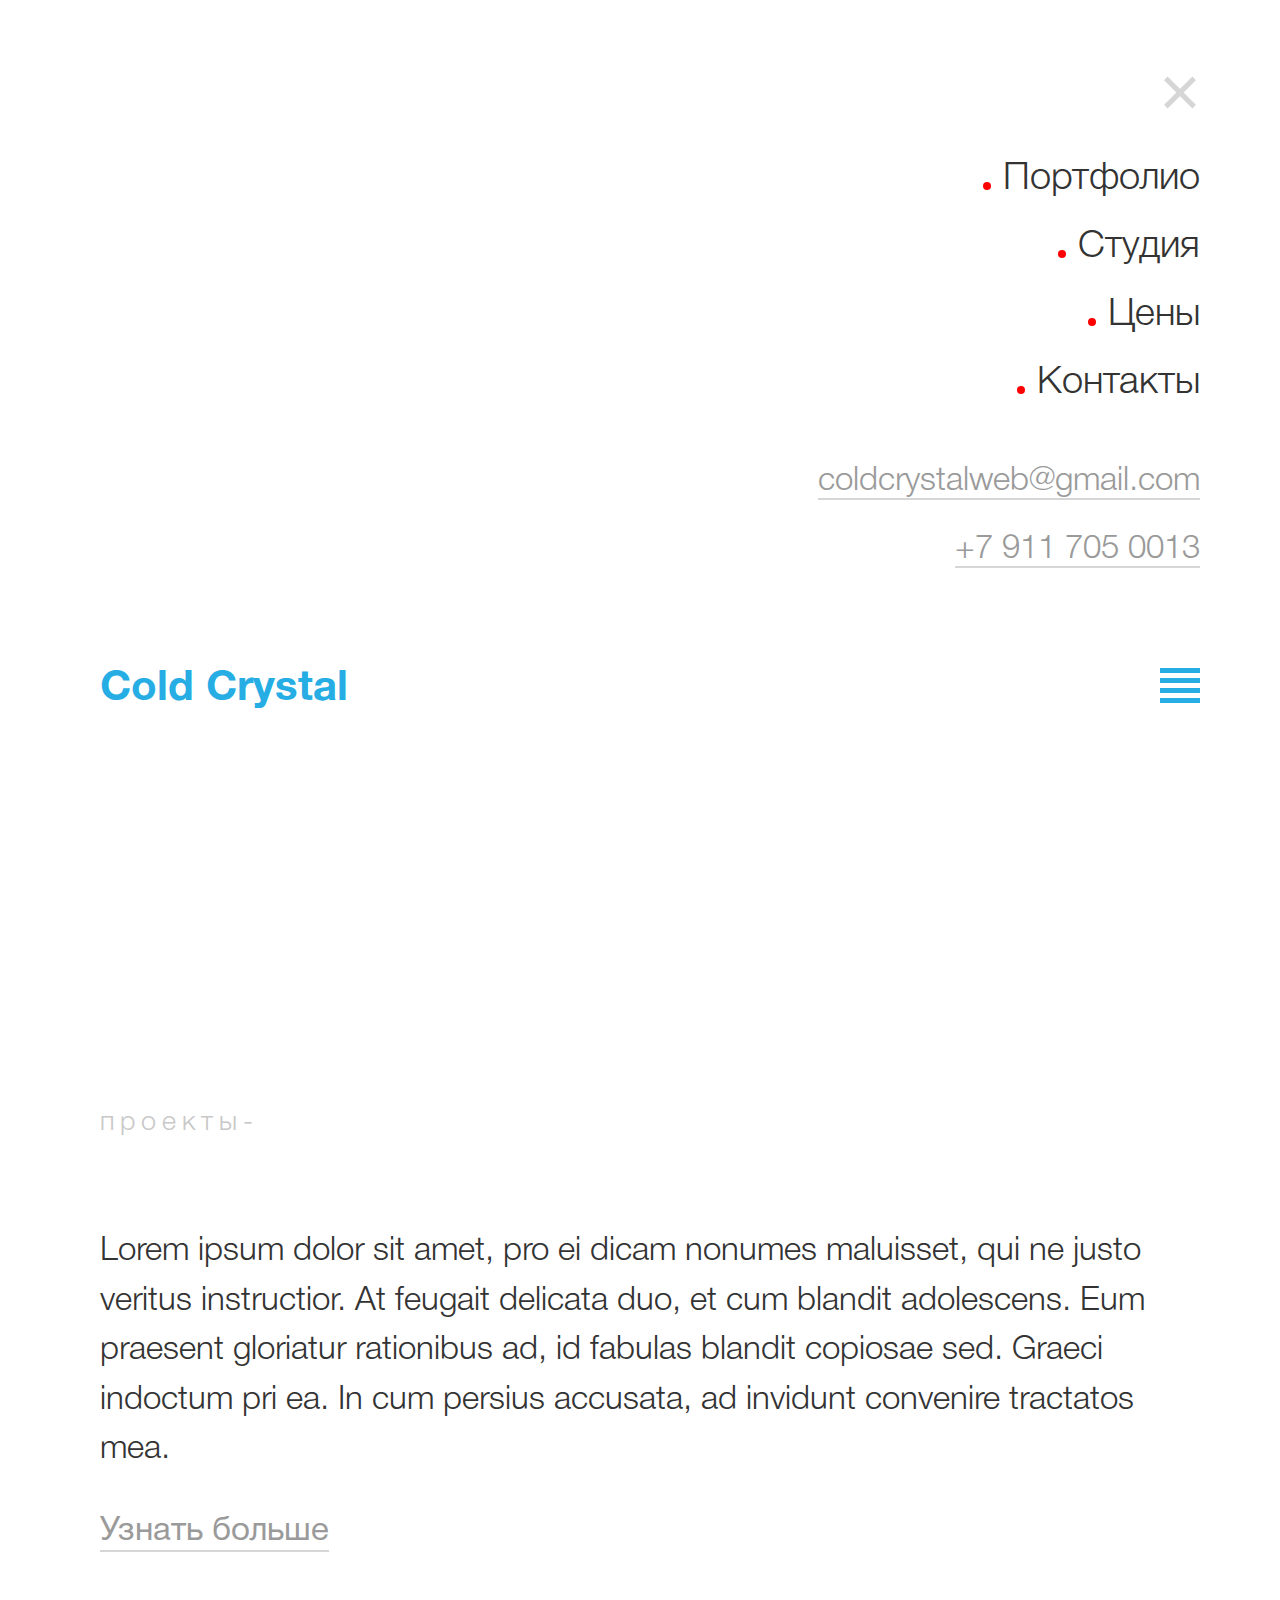
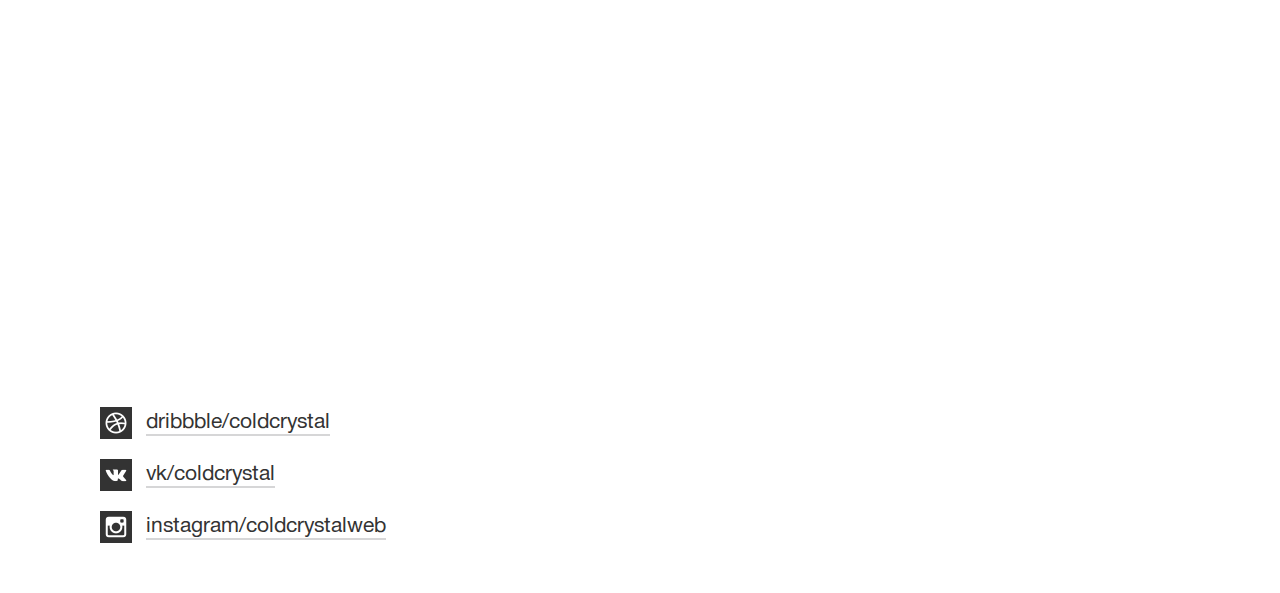
==== index.html @ 021a1d3b "early bird" ====
<!DOCTYPE html>
<html lang="ru">
<head>
    <meta charset="UTF-8">
    <title>Cold Crystal</title>
    <link rel="stylesheet" href="assets/css/style.css">
    <script src="assets/js/jquery-2.1.4.min.js"></script>
    <script src="assets/js/script.js"></script>
</head>
<body>

<!-- ============================================================ -->
                        <!-- MENU -->
<!-- ============================================================ -->
<div class="l-container">
    <nav class="menu" role="navigation">
        <div class="menu__close-btn">
            <div class="menu__line menu__line--left"></div>
            <div class="menu__line menu__line--right"></div>
        </div>
        <ul class="menu__list" role="menu">
            <li class="menu__item">
                <a class="menu__link"  href="#">
                    <div class="menu__dot"></div>
                   Портфолио 
                </a>
            </li>
            <li class="menu__item">
                <a class="menu__link"  href="#">
                    <div class="menu__dot"></div>
                    Студия
                </a>
            </li>
            <li class="menu__item">
                <a class="menu__link"  href="#">
                    <div class="menu__dot"></div>
                    Цены
                </a>
            </li>
            <li class="menu__item">
                <a class="menu__link"  href="#">
                    <div class="menu__dot"></div>
                    Контакты
                </a>
            </li>
            <li class="menu__item menu__item--contact menu__item--email">
                <a class="menu__link menu__link--contact" 
                    href="mailto:coldcrystalweb@gmail.com">
                    coldcrystalweb@gmail.com
                </a>
            </li>
            <li class="menu__item menu__item--contact">
                <a class="menu__link menu__link--contact" href="tel:+79117050013">
                    +7 911 705 0013
                </a>
            </li>
        </ul>
    </nav>
</div>
<!-- ============================================================ -->
                        <!-- END MENU -->
<!-- ============================================================ -->
<!-- ============================================================ -->
                        <!-- HEADER -->
<!-- ============================================================ -->
    <div class="header">
        <div class="l-container">
            <div class="l-left">
                <div class="header__logo header__logo--portfolio">Cold Crystal</div>
            </div>
            <div class="l-right">
                <div class="header__menu-btn">
                    <div class="header__line header__line--portfolio"></div>
                    <div class="header__line header__line--portfolio"></div>
                    <div class="header__line header__line--portfolio"></div>
                    <div class="header__line header__line--portfolio"></div>
                </div>
            </div>
        </div>
    </div>
<!-- ============================================================ -->
                        <!-- END HEADER -->
<!-- ============================================================ -->
<!-- ============================================================ -->
                        <!-- DESCRIPTION -->
<!-- ============================================================ -->
<div class="description">
    <div class="l-container">
        <div class="description__header">проекты-</div>
        <div class="description__body">
           Lorem ipsum dolor sit amet, pro ei dicam nonumes maluisset, qui ne
           justo veritus instructior. At feugait delicata duo, et cum blandit
           adolescens. Eum praesent gloriatur rationibus ad, id fabulas blandit
           copiosae sed. Graeci indoctum pri ea. In cum persius accusata, ad
           invidunt convenire tractatos mea. 
        </div>
        <a class="description__link" href="studio.html">Узнать больше</a>
    </div>
</div>
<!-- ============================================================ -->
                        <!-- END DESCRIPTION -->
<!-- ============================================================ -->
<!-- ============================================================ -->
                        <!-- GRID -->
<!-- ============================================================ -->
<div class="grid">
    <div class="l-container">
        <div class="grid__item grid__12">
            <img src="http://placehold.it/1100x400" alt="" class="grid__image"></div>
        <div class="grid__item grid__item--left grid__8">
            <img src="http://placehold.it/800x400" alt="" class="grid__image">
        </div>
        <div class="grid__item grid__item--right grid__4">
            <img src="http://placehold.it/375x400" alt="" class="grid__image">
        </div>
    </div>
</div>
<!-- ============================================================ -->
                        <!-- END GRID -->
<!-- ============================================================ -->
<!-- ============================================================ -->
                        <!-- FOOTER -->
<!-- ============================================================ -->
    <div class="footer">
        <div class="l-container">
            <div class="l-left">
                <div class="footer__social-line footer__social-line--dribbble">
                    <img class="footer__social-img" src="assets/img/dribbble.png"
                    alt="dribbble">
                    <a class="footer__social-link " 
                        href="https://dribbble.com/coldcrystal">
                        dribbble/coldcrystal
                    </a>
                </div>
                <div class="footer__social-line footer__social-line--vk">
                    <img class="footer__social-img" src="assets/img/vk.png" alt="vk">
                    <a class="footer__social-link" 
                        href="https://vk.com/coldcrystal">
                        vk/coldcrystal 
                    </a>
                </div>
                <div class="footer__social-line footer__social-line--instagram">
                    <img class="footer__social-img" src="assets/img/instagram.png"
                    alt="instagram">
                    <a class="footer__social-link" 
                        href="https://www.instagram.com/coldcrystalweb/">
                        instagram/coldcrystalweb 
                    </a>
                </div>
            </div>
            <div class="l-right"></div>
        </div>
    </div>    
<!-- ============================================================ -->
                        <!-- END FOOTER -->
<!-- ============================================================ -->

</body>
</html>
---- assets/css/style.css ----
/* line 5, ../../../../../../../../../Ruby22-x64/lib/ruby/gems/2.2.0/gems/compass-core-1.0.3/stylesheets/compass/reset/_utilities.scss */
html, body, div, span, applet, object, iframe,
h1, h2, h3, h4, h5, h6, p, blockquote, pre,
a, abbr, acronym, address, big, cite, code,
del, dfn, em, img, ins, kbd, q, s, samp,
small, strike, strong, sub, sup, tt, var,
b, u, i, center,
dl, dt, dd, ol, ul, li,
fieldset, form, label, legend,
table, caption, tbody, tfoot, thead, tr, th, td,
article, aside, canvas, details, embed,
figure, figcaption, footer, header, hgroup,
menu, nav, output, ruby, section, summary,
time, mark, audio, video {
  margin: 0;
  padding: 0;
  border: 0;
  font: inherit;
  font-size: 100%;
  vertical-align: baseline;
}

/* line 22, ../../../../../../../../../Ruby22-x64/lib/ruby/gems/2.2.0/gems/compass-core-1.0.3/stylesheets/compass/reset/_utilities.scss */
html {
  line-height: 1;
}

/* line 24, ../../../../../../../../../Ruby22-x64/lib/ruby/gems/2.2.0/gems/compass-core-1.0.3/stylesheets/compass/reset/_utilities.scss */
ol, ul {
  list-style: none;
}

/* line 26, ../../../../../../../../../Ruby22-x64/lib/ruby/gems/2.2.0/gems/compass-core-1.0.3/stylesheets/compass/reset/_utilities.scss */
table {
  border-collapse: collapse;
  border-spacing: 0;
}

/* line 28, ../../../../../../../../../Ruby22-x64/lib/ruby/gems/2.2.0/gems/compass-core-1.0.3/stylesheets/compass/reset/_utilities.scss */
caption, th, td {
  text-align: left;
  font-weight: normal;
  vertical-align: middle;
}

/* line 30, ../../../../../../../../../Ruby22-x64/lib/ruby/gems/2.2.0/gems/compass-core-1.0.3/stylesheets/compass/reset/_utilities.scss */
q, blockquote {
  quotes: none;
}
/* line 103, ../../../../../../../../../Ruby22-x64/lib/ruby/gems/2.2.0/gems/compass-core-1.0.3/stylesheets/compass/reset/_utilities.scss */
q:before, q:after, blockquote:before, blockquote:after {
  content: "";
  content: none;
}

/* line 32, ../../../../../../../../../Ruby22-x64/lib/ruby/gems/2.2.0/gems/compass-core-1.0.3/stylesheets/compass/reset/_utilities.scss */
a img {
  border: none;
}

/* line 116, ../../../../../../../../../Ruby22-x64/lib/ruby/gems/2.2.0/gems/compass-core-1.0.3/stylesheets/compass/reset/_utilities.scss */
article, aside, details, figcaption, figure, footer, header, hgroup, main, menu, nav, section, summary {
  display: block;
}

/* line 2, ../sass/_layout.scss */
.l-container {
  margin: 0 auto;
  width: 1300px;
  padding: 0 100px;
  box-sizing: border-box;
}
/* line 7, ../sass/_layout.scss */
.l-container--justify:after {
  display: inline-block;
  width: 100%;
  content: '';
}

/* line 13, ../sass/_layout.scss */
.l-left {
  float: left;
}

/* line 16, ../sass/_layout.scss */
.l-right {
  float: right;
}

@font-face {
  font-family: "HelveticaNeueCyr-Light";
  src: url('../fonts/HelveticaNeueCyr-Light.otf?1371298208') format('opentype');
}
@font-face {
  font-family: "HelveticaNeueCyr-Roman";
  src: url('../fonts/HelveticaNeueCyr-Roman.otf?1371298208') format('opentype');
}
@font-face {
  font-family: "HelveticaNeueCyr-Bold";
  src: url('../fonts/HelveticaNeueCyr-Bold.otf?1371298208') format('opentype');
}
/* line 1, ../sass/_header.scss */
.header {
  padding-top: 70px;
  padding-bottom: 400px;
  overflow: hidden;
}
/* line 5, ../sass/_header.scss */
.header__logo {
  font-family: HelveticaNeueCyr-Bold, sans-serif;
  font-size: 42px;
}
/* line 8, ../sass/_header.scss */
.header__logo--portfolio {
  color: #26ade4;
}
/* line 9, ../sass/_header.scss */
.header__logo--studio {
  color: #4ecdc4;
}
/* line 10, ../sass/_header.scss */
.header__logo--price {
  color: #c32361;
}
/* line 11, ../sass/_header.scss */
.header__logo--contacts {
  color: #d1e751;
}
/* line 14, ../sass/_header.scss */
.header__line {
  height: 5px;
  width: 40px;
  margin-bottom: 5px;
}
/* line 18, ../sass/_header.scss */
.header__line--portfolio {
  background: #26ade4;
}
/* line 19, ../sass/_header.scss */
.header__line--studio {
  background: #4ecdc4;
}
/* line 20, ../sass/_header.scss */
.header__line--price {
  background: #c32361;
}
/* line 21, ../sass/_header.scss */
.header__line--contacts {
  background: #d1e751;
}

/* line 2, ../sass/_menu.scss */
.menu {
  /* transition: padding 0.2s ease-out 0s; */
  /* display: none; */
  padding-top: 70px;
  /* padding: 70px 100px 100px; */
  /* width: 100%; */
  /* height: 100%; */
  /* max-width: 1300px; */
  background: #FFF none repeat scroll 0% 0%;
  /* position: fixed; */
  z-index: 1000;
  overflow: hidden;
  top: 0px;
  left: 0px;
}
/* line 17, ../sass/_menu.scss */
.menu__close-btn {
  cursor: pointer;
  width: 40px;
  height: 40px;
  float: right;
  position: relative;
  clear: both;
  vertical-align: middle;
}
/* line 26, ../sass/_menu.scss */
.menu__line {
  width: 40px;
  height: 5px;
  position: absolute;
  top: 20px;
  left: 20px;
  margin-left: -20px;
  background: #D6D6D7 none repeat scroll 0% 0%;
}
/* line 34, ../sass/_menu.scss */
.menu__line--left {
  transform: rotate(45deg);
}
/* line 37, ../sass/_menu.scss */
.menu__line--right {
  transform: rotate(-45deg);
}
/* line 41, ../sass/_menu.scss */
.menu__list {
  padding-top: 50px;
  text-align: right;
  float: right;
  clear: right;
}
/* line 47, ../sass/_menu.scss */
.menu__item {
  /* font-size: 3.8rem; */
  /* line-height: 3.8rem; */
  /* opacity: 0; */
  /* transform: translate(160px, 0px); */
  margin-bottom: 30px;
}
/* line 53, ../sass/_menu.scss */
.menu__item--email {
  padding-top: 30px;
}
/* line 57, ../sass/_menu.scss */
.menu__link {
  text-decoration: none;
  font-size: 38px;
  line-height: 38px;
  font-family: HelveticaNeueCyr-Light,sans-serif;
  color: #333333;
  position: relative;
}
/* line 64, ../sass/_menu.scss */
.menu__link--contact {
  margin-bottom: 35px;
  padding-bottom: 2px;
  font-size: 33px;
  color: #9a9a9a;
  border-bottom: 2px solid #D6D6D7;
  transition: all 0.4s cubic-bezier(0.19, 1, 0.22, 1) 0s;
}
/* line 71, ../sass/_menu.scss */
.menu__link--contact:hover {
  border-color: #4DBCE9;
}
/* line 76, ../sass/_menu.scss */
.menu__dot {
  border-radius: 100%;
  background-clip: padding-box;
  width: 8px;
  height: 8px;
  position: absolute;
  left: -20px;
  top: 20px;
  background-color: red;
}

/* line 1, ../sass/_footer.scss */
.footer {
  margin-top: 200px;
  padding-bottom: 40px;
  overflow: hidden;
}
/* line 5, ../sass/_footer.scss */
.footer__social-line {
  padding: 10px 0;
}
/* line 8, ../sass/_footer.scss */
.footer__social-img {
  width: 32px;
  vertical-align: middle;
  margin-right: 10px;
}
/* line 13, ../sass/_footer.scss */
.footer__social-link {
  vertical-align: middle;
  padding-bottom: 2px;
  text-decoration: none;
  color: #333333;
  font-size: 21px;
  border-bottom: 2px solid #D6D6D7;
  transition: all 0.4s cubic-bezier(0.19, 1, 0.22, 1) 0s;
  /* &--dribbble:hover {border-color: $dribble-color;} */
  /* &--vk:hover { border-color: $vk-color; } */
  /* &--instagram:hover {border-color: $instagram-color;} */
}

/* line 1, ../sass/_description.scss */
.description {
  padding-bottom: 110px;
}
/* line 3, ../sass/_description.scss */
.description--nopadding {
  padding-bottom: 0;
}
/* line 7, ../sass/_description.scss */
.description__header {
  letter-spacing: 6px;
  font-size: 27px;
  color: #c8c8c8;
  font-family: HelveticaNeueCyr-Light, sans-serif;
  margin-bottom: 90px;
}
/* line 14, ../sass/_description.scss */
.description__name {
  color: #333333;
  font-family: HelveticaNeueCyr-Bold, sans-serif;
  font-size: 27px;
  margin-bottom: 80px;
}
/* line 21, ../sass/_description.scss */
.description__body {
  padding-bottom: 40px;
  font-size: 33px;
  line-height: 150%;
  font-family: HelveticaNeueCyr-Light, sans-serif;
}
/* line 26, ../sass/_description.scss */
.description__body--width900 {
  width: 900px;
}
/* line 29, ../sass/_description.scss */
.description__body--padding-right-100 {
  padding-right: 100px;
}
/* line 33, ../sass/_description.scss */
.description__partners-container {
  vertical-align: top;
  display: inline-block;
  width: 50%;
}
/* line 39, ../sass/_description.scss */
.description__link {
  display: inline-block;
  margin-bottom: 35px;
  padding-bottom: 2px;
  font-size: 33px;
  color: #9a9a9a;
  text-decoration: none;
  border-bottom: 2px solid #D6D6D7;
  transition: all 0.4s cubic-bezier(0.19, 1, 0.22, 1) 0s;
}
/* line 48, ../sass/_description.scss */
.description__link:hover {
  border-color: #4DBCE9;
}

/* line 1, ../sass/_grid.scss */
.grid {
  overflow: hidden;
  font-size: 0;
}
/* line 4, ../sass/_grid.scss */
.grid__12 {
  width: 100%;
}
/* line 7, ../sass/_grid.scss */
.grid__7 {
  width: 58.3333%;
}
/* line 10, ../sass/_grid.scss */
.grid__8 {
  width: 66.6667%;
}
/* line 13, ../sass/_grid.scss */
.grid__5 {
  width: 41.6666%;
}
/* line 16, ../sass/_grid.scss */
.grid__4 {
  width: 33.3333%;
}
/* line 19, ../sass/_grid.scss */
.grid__item {
  font-size: 1;
  display: inline-block;
  box-sizing: border-box;
  vertical-align: top;
  margin-bottom: 50px;
}
/* line 25, ../sass/_grid.scss */
.grid__item--left {
  padding-right: 25px;
}
/* line 26, ../sass/_grid.scss */
.grid__item--right {
  padding-left: 25px;
}
/* line 28, ../sass/_grid.scss */
.grid__image {
  max-width: 100%;
  height: 400px;
}

/* line 1, ../sass/_skills.scss */
.skills {
  background: transparent url("../img/skills_bg.jpg") no-repeat scroll center 100%;
  text-align: justify;
  padding: 20px 0px;
}
/* line 6, ../sass/_skills.scss */
.skills__item {
  display: inline-block;
  text-align: center;
}
/* line 10, ../sass/_skills.scss */
.skills__image {
  margin-bottom: 10px;
}
/* line 14, ../sass/_skills.scss */
.skills__name {
  font-family: HelveticaNeueCyr-Bold, sans-serif;
  font-size: 20px;
  color: #FFF;
}

/* line 1, ../sass/_pricing-table.scss */
.pricing-table {
  text-align: center;
}

/* line 5, ../sass/_pricing-table.scss */
.pricing-col {
  width: 300px;
  margin-right: 20px;
  display: inline-block;
}
/* line 9, ../sass/_pricing-table.scss */
.pricing-col--last {
  margin-right: 0;
}
/* line 11, ../sass/_pricing-table.scss */
.pricing-col__item {
  color: #969390;
  background-color: #f7f7f7;
  border-bottom: 2px solid #f0f0f0;
  padding: 30px;
}
/* line 16, ../sass/_pricing-table.scss */
.pricing-col__item--main {
  padding-top: 50px;
  background-color: #181818;
  height: 300px;
  box-sizing: border-box;
}
/* line 22, ../sass/_pricing-table.scss */
.pricing-col__item--bold {
  font-weight: bold;
  color: #333333;
}
/* line 27, ../sass/_pricing-table.scss */
.pricing-col__header {
  margin-bottom: 50px;
  color: #fff;
  font-weight: bold;
  text-transform: uppercase;
  letter-spacing: 8px;
  text-align: center;
}
/* line 35, ../sass/_pricing-table.scss */
.pricing-col__price {
  display: inline-block;
  position: relative;
  margin-bottom: 40px;
  color: #fff;
  font-size: 75px;
  text-transform: uppercase;
  text-align: center;
}
/* line 44, ../sass/_pricing-table.scss */
.pricing-col__unit {
  font-size: 32px;
  position: absolute;
  top: 0;
  left: -20px;
}
/* line 50, ../sass/_pricing-table.scss */
.pricing-col__description {
  font-style: italic;
  text-align: center;
  font-size: 15px;
}
/* line 55, ../sass/_pricing-table.scss */
.pricing-col__label {
  padding: 5px;
  text-transform: uppercase;
  color: #FFF;
  background: #c32361;
  border-radius: 4px;
}

/* line 14, ../sass/style.scss */
body {
  font-family: HelveticaNeueCyr-Roman, sans-serif;
  color: #333333;
}

/*# sourceMappingURL=style.css.map */
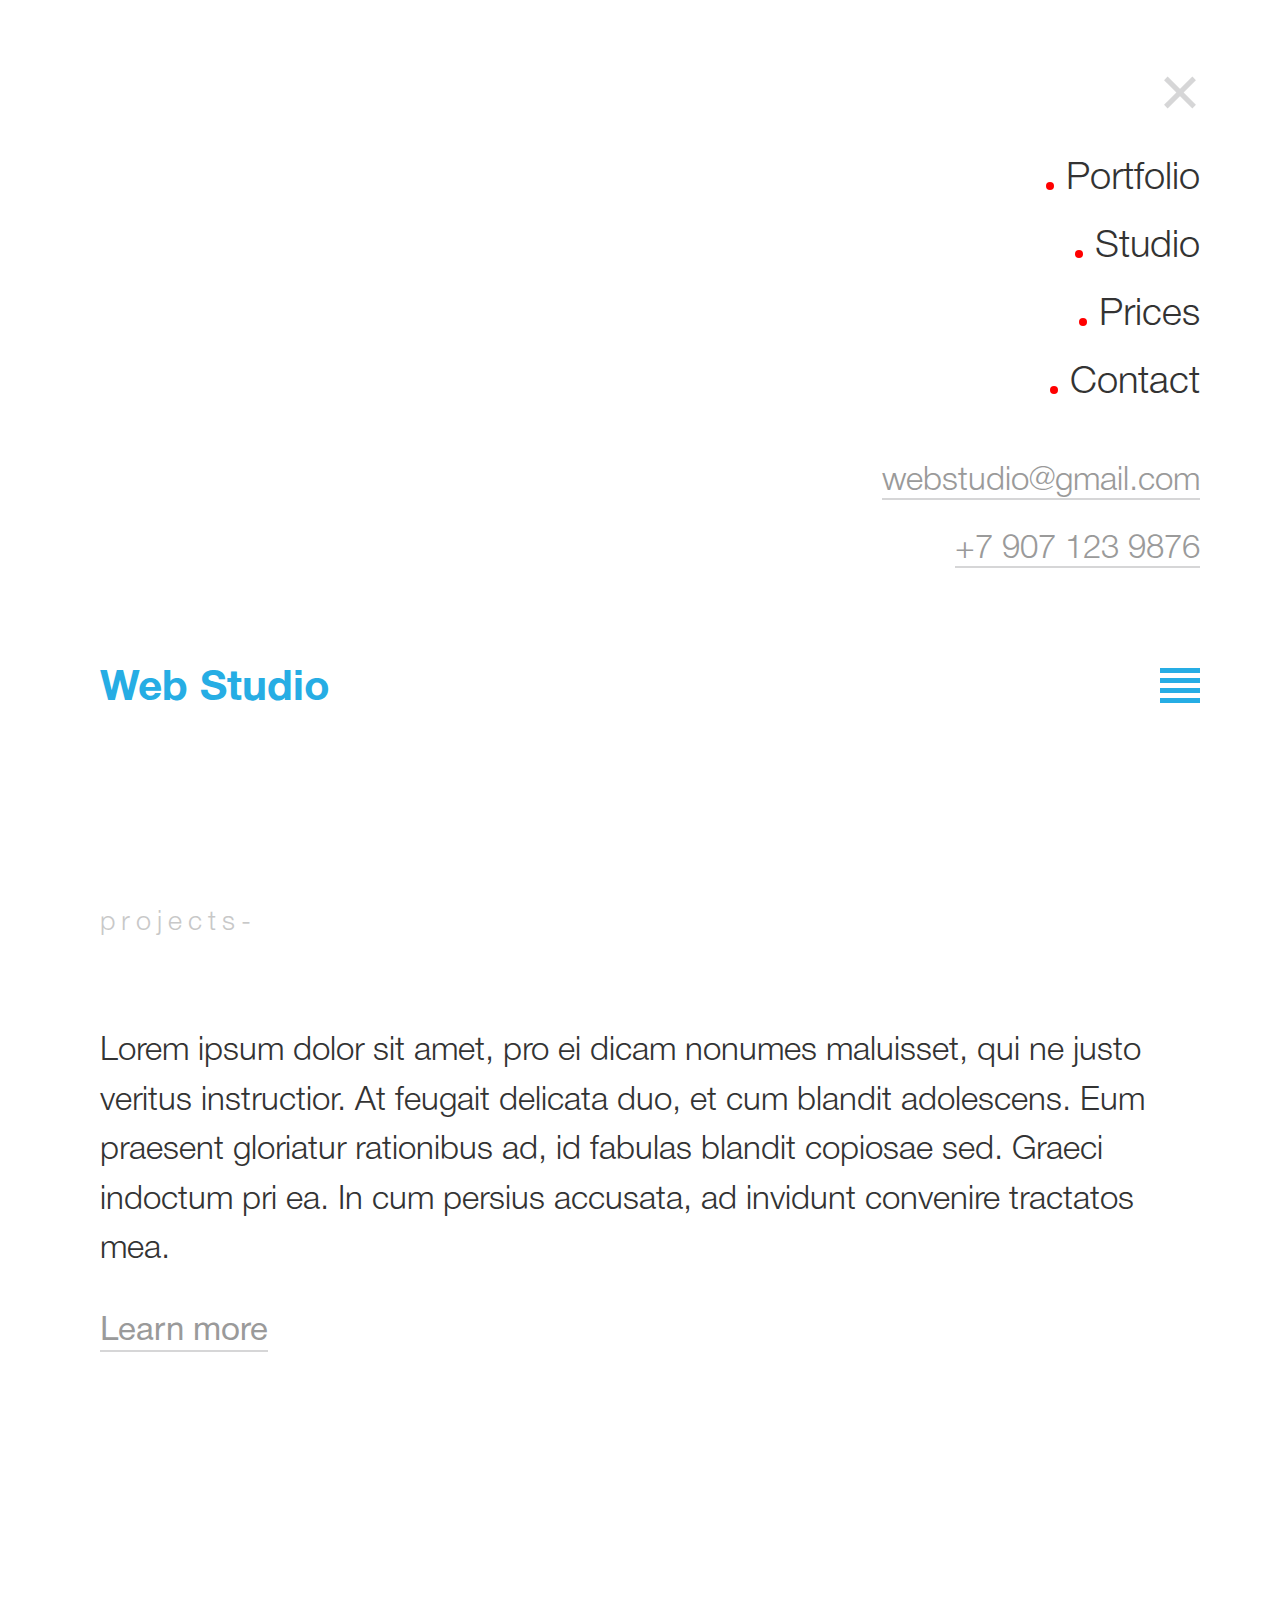
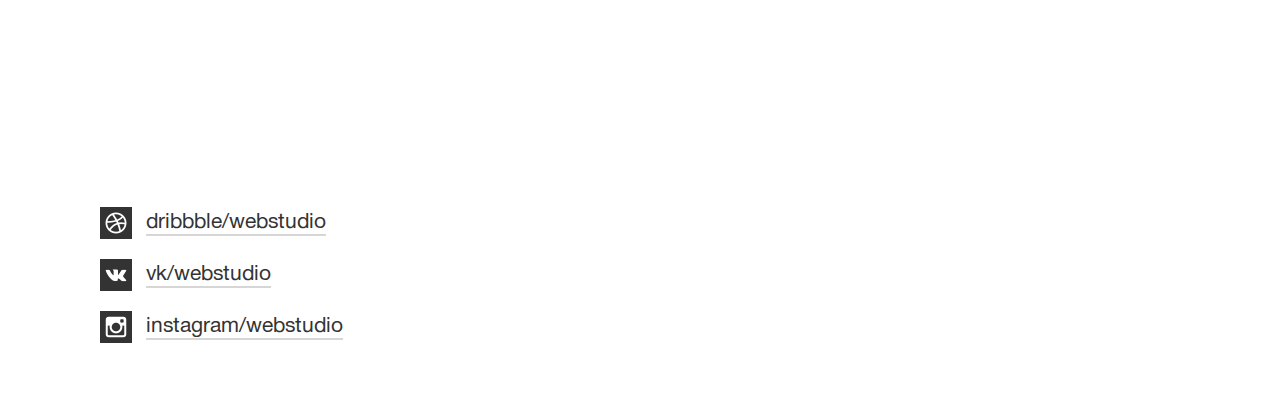
==== commit 8dd9d533: "minor changes" ====
--- a/index.html
+++ b/index.html
@@ -2,18 +2,18 @@
 <html lang="ru">
 <head>
     <meta charset="UTF-8">
-    <title>Cold Crystal</title>
+    <title>Web Studio - Portfolio</title>
     <link rel="stylesheet" href="assets/css/style.css">
     <script src="assets/js/jquery-2.1.4.min.js"></script>
-    <script src="assets/js/script.js"></script>
+    <script src="assets/js/footer.js"></script>
 </head>
 <body>
 
 <!-- ============================================================ -->
                         <!-- MENU -->
 <!-- ============================================================ -->
-<div class="l-container">
-    <nav class="menu" role="navigation">
+<nav class="menu" role="navigation">
+    <div class="l-container">
         <div class="menu__close-btn">
             <div class="menu__line menu__line--left"></div>
             <div class="menu__line menu__line--right"></div>
@@ -22,41 +22,41 @@
             <li class="menu__item">
                 <a class="menu__link"  href="#">
                     <div class="menu__dot"></div>
-                   Портфолио 
+                    Portfolio 
                 </a>
             </li>
             <li class="menu__item">
                 <a class="menu__link"  href="#">
                     <div class="menu__dot"></div>
-                    Студия
+                    Studio
                 </a>
             </li>
             <li class="menu__item">
                 <a class="menu__link"  href="#">
                     <div class="menu__dot"></div>
-                    Цены
+                    Prices
                 </a>
             </li>
             <li class="menu__item">
                 <a class="menu__link"  href="#">
                     <div class="menu__dot"></div>
-                    Контакты
+                    Contact
                 </a>
             </li>
             <li class="menu__item menu__item--contact menu__item--email">
                 <a class="menu__link menu__link--contact" 
-                    href="mailto:coldcrystalweb@gmail.com">
-                    coldcrystalweb@gmail.com
+                    href="mailto:webstudio@gmail.com">
+                    webstudio@gmail.com
                 </a>
             </li>
             <li class="menu__item menu__item--contact">
-                <a class="menu__link menu__link--contact" href="tel:+79117050013">
-                    +7 911 705 0013
+                <a class="menu__link menu__link--contact" href="tel:+79071239876">
+                    +7 907 123 9876
                 </a>
             </li>
         </ul>
-    </nav>
-</div>
+    </div>
+</nav>
 <!-- ============================================================ -->
                         <!-- END MENU -->
 <!-- ============================================================ -->
@@ -66,7 +66,7 @@
     <div class="header">
         <div class="l-container">
             <div class="l-left">
-                <div class="header__logo header__logo--portfolio">Cold Crystal</div>
+                <div class="header__logo header__logo--portfolio">Web Studio</div>
             </div>
             <div class="l-right">
                 <div class="header__menu-btn">
@@ -86,7 +86,7 @@
 <!-- ============================================================ -->
 <div class="description">
     <div class="l-container">
-        <div class="description__header">проекты-</div>
+        <div class="description__header">projects-</div>
         <div class="description__body">
            Lorem ipsum dolor sit amet, pro ei dicam nonumes maluisset, qui ne
            justo veritus instructior. At feugait delicata duo, et cum blandit
@@ -94,7 +94,7 @@
            copiosae sed. Graeci indoctum pri ea. In cum persius accusata, ad
            invidunt convenire tractatos mea. 
         </div>
-        <a class="description__link" href="studio.html">Узнать больше</a>
+        <a class="description__link" href="studio.html">Learn more</a>
     </div>
 </div>
 <!-- ============================================================ -->
@@ -128,27 +128,26 @@
                     <img class="footer__social-img" src="assets/img/dribbble.png"
                     alt="dribbble">
                     <a class="footer__social-link " 
-                        href="https://dribbble.com/coldcrystal">
-                        dribbble/coldcrystal
+                        href="https://dribbble.com/webstudio">
+                        dribbble/webstudio
                     </a>
                 </div>
                 <div class="footer__social-line footer__social-line--vk">
                     <img class="footer__social-img" src="assets/img/vk.png" alt="vk">
                     <a class="footer__social-link" 
-                        href="https://vk.com/coldcrystal">
-                        vk/coldcrystal 
+                        href="https://vk.com/webstudio">
+                        vk/webstudio 
                     </a>
                 </div>
                 <div class="footer__social-line footer__social-line--instagram">
                     <img class="footer__social-img" src="assets/img/instagram.png"
                     alt="instagram">
                     <a class="footer__social-link" 
-                        href="https://www.instagram.com/coldcrystalweb/">
-                        instagram/coldcrystalweb 
+                        href="https://www.instagram.com/webstudio/">
+                        instagram/webstudio 
                     </a>
                 </div>
             </div>
-            <div class="l-right"></div>
         </div>
     </div>    
 <!-- ============================================================ -->
--- a/assets/css/style.css
+++ b/assets/css/style.css
@@ -1,4 +1,4 @@
-/* line 5, ../../../../../../../../../Ruby22-x64/lib/ruby/gems/2.2.0/gems/compass-core-1.0.3/stylesheets/compass/reset/_utilities.scss */
+/* line 5, ../../../../../../../../Ruby22-x64/lib/ruby/gems/2.2.0/gems/compass-core-1.0.3/stylesheets/compass/reset/_utilities.scss */
 html, body, div, span, applet, object, iframe,
 h1, h2, h3, h4, h5, h6, p, blockquote, pre,
 a, abbr, acronym, address, big, cite, code,
@@ -20,45 +20,45 @@
   vertical-align: baseline;
 }
 
-/* line 22, ../../../../../../../../../Ruby22-x64/lib/ruby/gems/2.2.0/gems/compass-core-1.0.3/stylesheets/compass/reset/_utilities.scss */
+/* line 22, ../../../../../../../../Ruby22-x64/lib/ruby/gems/2.2.0/gems/compass-core-1.0.3/stylesheets/compass/reset/_utilities.scss */
 html {
   line-height: 1;
 }
 
-/* line 24, ../../../../../../../../../Ruby22-x64/lib/ruby/gems/2.2.0/gems/compass-core-1.0.3/stylesheets/compass/reset/_utilities.scss */
+/* line 24, ../../../../../../../../Ruby22-x64/lib/ruby/gems/2.2.0/gems/compass-core-1.0.3/stylesheets/compass/reset/_utilities.scss */
 ol, ul {
   list-style: none;
 }
 
-/* line 26, ../../../../../../../../../Ruby22-x64/lib/ruby/gems/2.2.0/gems/compass-core-1.0.3/stylesheets/compass/reset/_utilities.scss */
+/* line 26, ../../../../../../../../Ruby22-x64/lib/ruby/gems/2.2.0/gems/compass-core-1.0.3/stylesheets/compass/reset/_utilities.scss */
 table {
   border-collapse: collapse;
   border-spacing: 0;
 }
 
-/* line 28, ../../../../../../../../../Ruby22-x64/lib/ruby/gems/2.2.0/gems/compass-core-1.0.3/stylesheets/compass/reset/_utilities.scss */
+/* line 28, ../../../../../../../../Ruby22-x64/lib/ruby/gems/2.2.0/gems/compass-core-1.0.3/stylesheets/compass/reset/_utilities.scss */
 caption, th, td {
   text-align: left;
   font-weight: normal;
   vertical-align: middle;
 }
 
-/* line 30, ../../../../../../../../../Ruby22-x64/lib/ruby/gems/2.2.0/gems/compass-core-1.0.3/stylesheets/compass/reset/_utilities.scss */
+/* line 30, ../../../../../../../../Ruby22-x64/lib/ruby/gems/2.2.0/gems/compass-core-1.0.3/stylesheets/compass/reset/_utilities.scss */
 q, blockquote {
   quotes: none;
 }
-/* line 103, ../../../../../../../../../Ruby22-x64/lib/ruby/gems/2.2.0/gems/compass-core-1.0.3/stylesheets/compass/reset/_utilities.scss */
+/* line 103, ../../../../../../../../Ruby22-x64/lib/ruby/gems/2.2.0/gems/compass-core-1.0.3/stylesheets/compass/reset/_utilities.scss */
 q:before, q:after, blockquote:before, blockquote:after {
   content: "";
   content: none;
 }
 
-/* line 32, ../../../../../../../../../Ruby22-x64/lib/ruby/gems/2.2.0/gems/compass-core-1.0.3/stylesheets/compass/reset/_utilities.scss */
+/* line 32, ../../../../../../../../Ruby22-x64/lib/ruby/gems/2.2.0/gems/compass-core-1.0.3/stylesheets/compass/reset/_utilities.scss */
 a img {
   border: none;
 }
 
-/* line 116, ../../../../../../../../../Ruby22-x64/lib/ruby/gems/2.2.0/gems/compass-core-1.0.3/stylesheets/compass/reset/_utilities.scss */
+/* line 116, ../../../../../../../../Ruby22-x64/lib/ruby/gems/2.2.0/gems/compass-core-1.0.3/stylesheets/compass/reset/_utilities.scss */
 article, aside, details, figcaption, figure, footer, header, hgroup, main, menu, nav, section, summary {
   display: block;
 }
@@ -102,7 +102,7 @@
 /* line 1, ../sass/_header.scss */
 .header {
   padding-top: 70px;
-  padding-bottom: 400px;
+  padding-bottom: 200px;
   overflow: hidden;
 }
 /* line 5, ../sass/_header.scss */
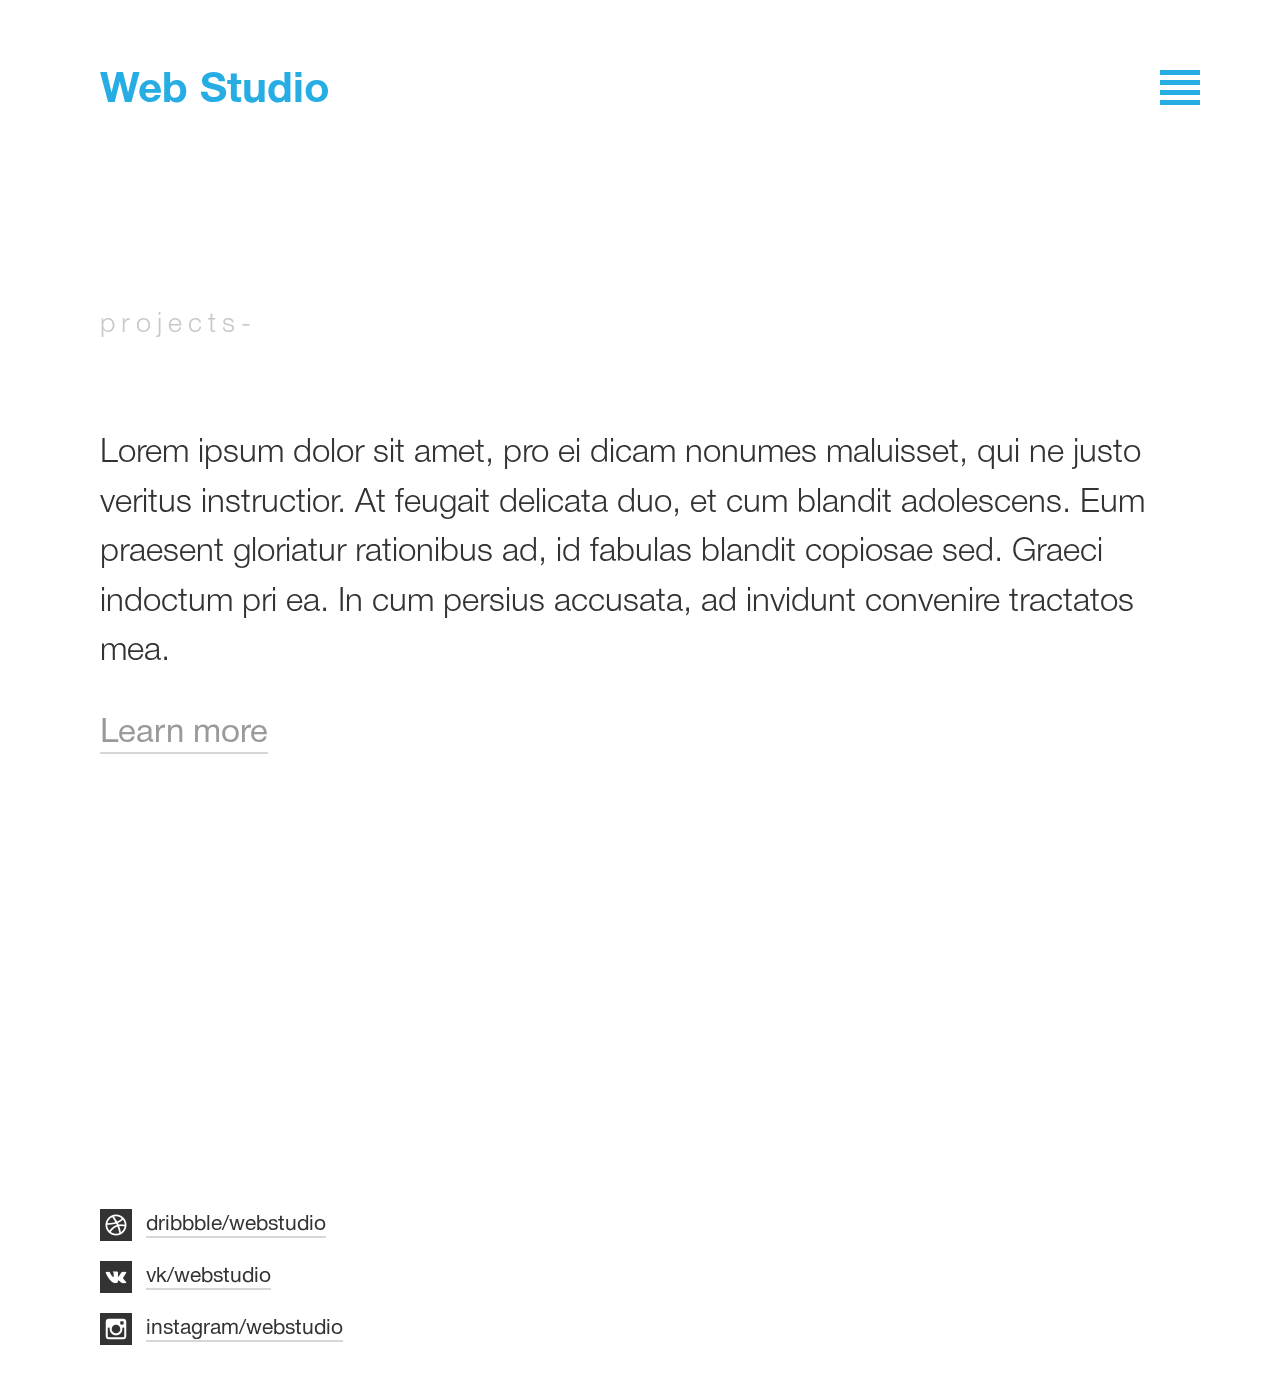
==== commit 3d26ddeb: "jquery menu" ====
--- a/index.html
+++ b/index.html
@@ -5,6 +5,7 @@
     <title>Web Studio - Portfolio</title>
     <link rel="stylesheet" href="assets/css/style.css">
     <script src="assets/js/jquery-2.1.4.min.js"></script>
+    <script src="assets/js/menu.js"></script>
     <script src="assets/js/footer.js"></script>
 </head>
 <body>
@@ -14,7 +15,7 @@
 <!-- ============================================================ -->
 <nav class="menu" role="navigation">
     <div class="l-container">
-        <div class="menu__close-btn">
+        <div class="menu__close-btn js-menu-toggle">
             <div class="menu__line menu__line--left"></div>
             <div class="menu__line menu__line--right"></div>
         </div>
@@ -69,7 +70,7 @@
                 <div class="header__logo header__logo--portfolio">Web Studio</div>
             </div>
             <div class="l-right">
-                <div class="header__menu-btn">
+                <div class="header__menu-btn js-menu-toggle">
                     <div class="header__line header__line--portfolio"></div>
                     <div class="header__line header__line--portfolio"></div>
                     <div class="header__line header__line--portfolio"></div>
@@ -127,7 +128,7 @@
                 <div class="footer__social-line footer__social-line--dribbble">
                     <img class="footer__social-img" src="assets/img/dribbble.png"
                     alt="dribbble">
-                    <a class="footer__social-link " 
+                    <a class="footer__social-link" 
                         href="https://dribbble.com/webstudio">
                         dribbble/webstudio
                     </a>
--- a/assets/css/style.css
+++ b/assets/css/style.css
@@ -63,109 +63,115 @@
   display: block;
 }
 
-/* line 2, ../sass/_layout.scss */
+@font-face {
+  font-family: "HelveticaNeueCyr-Light";
+  src: url('../fonts/HelveticaNeueCyr-Light.otf?1371298208') format('opentype');
+}
+@font-face {
+  font-family: "HelveticaNeueCyr-Roman";
+  src: url('../fonts/HelveticaNeueCyr-Roman.otf?1371298208') format('opentype');
+}
+@font-face {
+  font-family: "HelveticaNeueCyr-Bold";
+  src: url('../fonts/HelveticaNeueCyr-Bold.otf?1371298208') format('opentype');
+}
+/* line 2, ../sass/blocks/_layout.scss */
 .l-container {
   margin: 0 auto;
   width: 1300px;
   padding: 0 100px;
   box-sizing: border-box;
 }
-/* line 7, ../sass/_layout.scss */
+/* line 7, ../sass/blocks/_layout.scss */
 .l-container--justify:after {
   display: inline-block;
   width: 100%;
   content: '';
 }
 
-/* line 13, ../sass/_layout.scss */
+/* line 13, ../sass/blocks/_layout.scss */
 .l-left {
   float: left;
 }
 
-/* line 16, ../sass/_layout.scss */
+/* line 16, ../sass/blocks/_layout.scss */
 .l-right {
   float: right;
 }
 
-@font-face {
-  font-family: "HelveticaNeueCyr-Light";
-  src: url('../fonts/HelveticaNeueCyr-Light.otf?1371298208') format('opentype');
-}
-@font-face {
-  font-family: "HelveticaNeueCyr-Roman";
-  src: url('../fonts/HelveticaNeueCyr-Roman.otf?1371298208') format('opentype');
-}
-@font-face {
-  font-family: "HelveticaNeueCyr-Bold";
-  src: url('../fonts/HelveticaNeueCyr-Bold.otf?1371298208') format('opentype');
-}
-/* line 1, ../sass/_header.scss */
+/* line 1, ../sass/blocks/_header.scss */
 .header {
   padding-top: 70px;
   padding-bottom: 200px;
   overflow: hidden;
 }
-/* line 5, ../sass/_header.scss */
+/* line 5, ../sass/blocks/_header.scss */
 .header__logo {
   font-family: HelveticaNeueCyr-Bold, sans-serif;
   font-size: 42px;
 }
-/* line 8, ../sass/_header.scss */
+/* line 8, ../sass/blocks/_header.scss */
 .header__logo--portfolio {
   color: #26ade4;
 }
-/* line 9, ../sass/_header.scss */
+/* line 9, ../sass/blocks/_header.scss */
 .header__logo--studio {
   color: #4ecdc4;
 }
-/* line 10, ../sass/_header.scss */
+/* line 10, ../sass/blocks/_header.scss */
 .header__logo--price {
   color: #c32361;
 }
-/* line 11, ../sass/_header.scss */
+/* line 11, ../sass/blocks/_header.scss */
 .header__logo--contacts {
   color: #d1e751;
 }
-/* line 14, ../sass/_header.scss */
+/* line 14, ../sass/blocks/_header.scss */
 .header__line {
   height: 5px;
   width: 40px;
   margin-bottom: 5px;
 }
-/* line 18, ../sass/_header.scss */
+/* line 18, ../sass/blocks/_header.scss */
 .header__line--portfolio {
   background: #26ade4;
 }
-/* line 19, ../sass/_header.scss */
+/* line 19, ../sass/blocks/_header.scss */
 .header__line--studio {
   background: #4ecdc4;
 }
-/* line 20, ../sass/_header.scss */
+/* line 20, ../sass/blocks/_header.scss */
 .header__line--price {
   background: #c32361;
 }
-/* line 21, ../sass/_header.scss */
+/* line 21, ../sass/blocks/_header.scss */
 .header__line--contacts {
   background: #d1e751;
 }
 
-/* line 2, ../sass/_menu.scss */
+/* line 2, ../sass/blocks/_menu.scss */
 .menu {
-  /* transition: padding 0.2s ease-out 0s; */
-  /* display: none; */
+  opacity: 0;
+  display: block;
+  height: 100%;
+  margin: 0 auto;
+  position: fixed;
+  top: 0;
+  left: 50%;
+  transform: translateX(-50%);
   padding-top: 70px;
-  /* padding: 70px 100px 100px; */
-  /* width: 100%; */
-  /* height: 100%; */
-  /* max-width: 1300px; */
   background: #FFF none repeat scroll 0% 0%;
-  /* position: fixed; */
+  z-index: -100;
+  overflow: hidden;
+  transition: all 0.8s cubic-bezier(0.19, 1, 0.22, 1) 0s;
+}
+/* line 18, ../sass/blocks/_menu.scss */
+.menu--open {
+  display: block;
+  opacity: 1;
   z-index: 1000;
-  overflow: hidden;
-  top: 0px;
-  left: 0px;
-}
-/* line 17, ../sass/_menu.scss */
+}
+/* line 25, ../sass/blocks/_menu.scss */
 .menu__close-btn {
   cursor: pointer;
   width: 40px;
@@ -175,7 +181,7 @@
   clear: both;
   vertical-align: middle;
 }
-/* line 26, ../sass/_menu.scss */
+/* line 34, ../sass/blocks/_menu.scss */
 .menu__line {
   width: 40px;
   height: 5px;
@@ -185,22 +191,22 @@
   margin-left: -20px;
   background: #D6D6D7 none repeat scroll 0% 0%;
 }
-/* line 34, ../sass/_menu.scss */
+/* line 42, ../sass/blocks/_menu.scss */
 .menu__line--left {
   transform: rotate(45deg);
 }
-/* line 37, ../sass/_menu.scss */
+/* line 45, ../sass/blocks/_menu.scss */
 .menu__line--right {
   transform: rotate(-45deg);
 }
-/* line 41, ../sass/_menu.scss */
+/* line 49, ../sass/blocks/_menu.scss */
 .menu__list {
   padding-top: 50px;
   text-align: right;
   float: right;
   clear: right;
 }
-/* line 47, ../sass/_menu.scss */
+/* line 55, ../sass/blocks/_menu.scss */
 .menu__item {
   /* font-size: 3.8rem; */
   /* line-height: 3.8rem; */
@@ -208,11 +214,11 @@
   /* transform: translate(160px, 0px); */
   margin-bottom: 30px;
 }
-/* line 53, ../sass/_menu.scss */
+/* line 61, ../sass/blocks/_menu.scss */
 .menu__item--email {
   padding-top: 30px;
 }
-/* line 57, ../sass/_menu.scss */
+/* line 65, ../sass/blocks/_menu.scss */
 .menu__link {
   text-decoration: none;
   font-size: 38px;
@@ -221,7 +227,7 @@
   color: #333333;
   position: relative;
 }
-/* line 64, ../sass/_menu.scss */
+/* line 72, ../sass/blocks/_menu.scss */
 .menu__link--contact {
   margin-bottom: 35px;
   padding-bottom: 2px;
@@ -230,11 +236,11 @@
   border-bottom: 2px solid #D6D6D7;
   transition: all 0.4s cubic-bezier(0.19, 1, 0.22, 1) 0s;
 }
-/* line 71, ../sass/_menu.scss */
+/* line 79, ../sass/blocks/_menu.scss */
 .menu__link--contact:hover {
   border-color: #4DBCE9;
 }
-/* line 76, ../sass/_menu.scss */
+/* line 84, ../sass/blocks/_menu.scss */
 .menu__dot {
   border-radius: 100%;
   background-clip: padding-box;
@@ -246,23 +252,23 @@
   background-color: red;
 }
 
-/* line 1, ../sass/_footer.scss */
+/* line 1, ../sass/blocks/_footer.scss */
 .footer {
   margin-top: 200px;
   padding-bottom: 40px;
   overflow: hidden;
 }
-/* line 5, ../sass/_footer.scss */
+/* line 5, ../sass/blocks/_footer.scss */
 .footer__social-line {
   padding: 10px 0;
 }
-/* line 8, ../sass/_footer.scss */
+/* line 8, ../sass/blocks/_footer.scss */
 .footer__social-img {
   width: 32px;
   vertical-align: middle;
   margin-right: 10px;
 }
-/* line 13, ../sass/_footer.scss */
+/* line 13, ../sass/blocks/_footer.scss */
 .footer__social-link {
   vertical-align: middle;
   padding-bottom: 2px;
@@ -271,20 +277,20 @@
   font-size: 21px;
   border-bottom: 2px solid #D6D6D7;
   transition: all 0.4s cubic-bezier(0.19, 1, 0.22, 1) 0s;
-  /* &--dribbble:hover {border-color: $dribble-color;} */
-  /* &--vk:hover { border-color: $vk-color; } */
-  /* &--instagram:hover {border-color: $instagram-color;} */
-}
-
-/* line 1, ../sass/_description.scss */
+  /* &--dribbble {border-color: $dribble-color;} */
+  /* &--vk { border-color: $vk-color; } */
+  /* &--instagram {border-color: $instagram-color;} */
+}
+
+/* line 1, ../sass/blocks/_description.scss */
 .description {
   padding-bottom: 110px;
 }
-/* line 3, ../sass/_description.scss */
+/* line 3, ../sass/blocks/_description.scss */
 .description--nopadding {
   padding-bottom: 0;
 }
-/* line 7, ../sass/_description.scss */
+/* line 7, ../sass/blocks/_description.scss */
 .description__header {
   letter-spacing: 6px;
   font-size: 27px;
@@ -292,35 +298,35 @@
   font-family: HelveticaNeueCyr-Light, sans-serif;
   margin-bottom: 90px;
 }
-/* line 14, ../sass/_description.scss */
+/* line 14, ../sass/blocks/_description.scss */
 .description__name {
   color: #333333;
   font-family: HelveticaNeueCyr-Bold, sans-serif;
   font-size: 27px;
   margin-bottom: 80px;
 }
-/* line 21, ../sass/_description.scss */
+/* line 21, ../sass/blocks/_description.scss */
 .description__body {
   padding-bottom: 40px;
   font-size: 33px;
   line-height: 150%;
   font-family: HelveticaNeueCyr-Light, sans-serif;
 }
-/* line 26, ../sass/_description.scss */
+/* line 26, ../sass/blocks/_description.scss */
 .description__body--width900 {
   width: 900px;
 }
-/* line 29, ../sass/_description.scss */
+/* line 29, ../sass/blocks/_description.scss */
 .description__body--padding-right-100 {
   padding-right: 100px;
 }
-/* line 33, ../sass/_description.scss */
+/* line 33, ../sass/blocks/_description.scss */
 .description__partners-container {
   vertical-align: top;
   display: inline-block;
   width: 50%;
 }
-/* line 39, ../sass/_description.scss */
+/* line 39, ../sass/blocks/_description.scss */
 .description__link {
   display: inline-block;
   margin-bottom: 35px;
@@ -331,37 +337,37 @@
   border-bottom: 2px solid #D6D6D7;
   transition: all 0.4s cubic-bezier(0.19, 1, 0.22, 1) 0s;
 }
-/* line 48, ../sass/_description.scss */
+/* line 48, ../sass/blocks/_description.scss */
 .description__link:hover {
   border-color: #4DBCE9;
 }
 
-/* line 1, ../sass/_grid.scss */
+/* line 1, ../sass/blocks/_grid.scss */
 .grid {
   overflow: hidden;
   font-size: 0;
 }
-/* line 4, ../sass/_grid.scss */
+/* line 4, ../sass/blocks/_grid.scss */
 .grid__12 {
   width: 100%;
 }
-/* line 7, ../sass/_grid.scss */
+/* line 7, ../sass/blocks/_grid.scss */
 .grid__7 {
   width: 58.3333%;
 }
-/* line 10, ../sass/_grid.scss */
+/* line 10, ../sass/blocks/_grid.scss */
 .grid__8 {
   width: 66.6667%;
 }
-/* line 13, ../sass/_grid.scss */
+/* line 13, ../sass/blocks/_grid.scss */
 .grid__5 {
   width: 41.6666%;
 }
-/* line 16, ../sass/_grid.scss */
+/* line 16, ../sass/blocks/_grid.scss */
 .grid__4 {
   width: 33.3333%;
 }
-/* line 19, ../sass/_grid.scss */
+/* line 19, ../sass/blocks/_grid.scss */
 .grid__item {
   font-size: 1;
   display: inline-block;
@@ -369,77 +375,77 @@
   vertical-align: top;
   margin-bottom: 50px;
 }
-/* line 25, ../sass/_grid.scss */
+/* line 25, ../sass/blocks/_grid.scss */
 .grid__item--left {
   padding-right: 25px;
 }
-/* line 26, ../sass/_grid.scss */
+/* line 26, ../sass/blocks/_grid.scss */
 .grid__item--right {
   padding-left: 25px;
 }
-/* line 28, ../sass/_grid.scss */
+/* line 28, ../sass/blocks/_grid.scss */
 .grid__image {
   max-width: 100%;
   height: 400px;
 }
 
-/* line 1, ../sass/_skills.scss */
+/* line 1, ../sass/blocks/_skills.scss */
 .skills {
   background: transparent url("../img/skills_bg.jpg") no-repeat scroll center 100%;
   text-align: justify;
   padding: 20px 0px;
 }
-/* line 6, ../sass/_skills.scss */
+/* line 6, ../sass/blocks/_skills.scss */
 .skills__item {
   display: inline-block;
   text-align: center;
 }
-/* line 10, ../sass/_skills.scss */
+/* line 10, ../sass/blocks/_skills.scss */
 .skills__image {
   margin-bottom: 10px;
 }
-/* line 14, ../sass/_skills.scss */
+/* line 14, ../sass/blocks/_skills.scss */
 .skills__name {
   font-family: HelveticaNeueCyr-Bold, sans-serif;
   font-size: 20px;
   color: #FFF;
 }
 
-/* line 1, ../sass/_pricing-table.scss */
+/* line 1, ../sass/blocks/_pricing-table.scss */
 .pricing-table {
   text-align: center;
 }
 
-/* line 5, ../sass/_pricing-table.scss */
+/* line 5, ../sass/blocks/_pricing-table.scss */
 .pricing-col {
   width: 300px;
   margin-right: 20px;
   display: inline-block;
 }
-/* line 9, ../sass/_pricing-table.scss */
+/* line 9, ../sass/blocks/_pricing-table.scss */
 .pricing-col--last {
   margin-right: 0;
 }
-/* line 11, ../sass/_pricing-table.scss */
+/* line 11, ../sass/blocks/_pricing-table.scss */
 .pricing-col__item {
   color: #969390;
   background-color: #f7f7f7;
   border-bottom: 2px solid #f0f0f0;
   padding: 30px;
 }
-/* line 16, ../sass/_pricing-table.scss */
+/* line 16, ../sass/blocks/_pricing-table.scss */
 .pricing-col__item--main {
   padding-top: 50px;
   background-color: #181818;
   height: 300px;
   box-sizing: border-box;
 }
-/* line 22, ../sass/_pricing-table.scss */
+/* line 22, ../sass/blocks/_pricing-table.scss */
 .pricing-col__item--bold {
   font-weight: bold;
   color: #333333;
 }
-/* line 27, ../sass/_pricing-table.scss */
+/* line 27, ../sass/blocks/_pricing-table.scss */
 .pricing-col__header {
   margin-bottom: 50px;
   color: #fff;
@@ -448,7 +454,7 @@
   letter-spacing: 8px;
   text-align: center;
 }
-/* line 35, ../sass/_pricing-table.scss */
+/* line 35, ../sass/blocks/_pricing-table.scss */
 .pricing-col__price {
   display: inline-block;
   position: relative;
@@ -458,20 +464,20 @@
   text-transform: uppercase;
   text-align: center;
 }
-/* line 44, ../sass/_pricing-table.scss */
+/* line 44, ../sass/blocks/_pricing-table.scss */
 .pricing-col__unit {
   font-size: 32px;
   position: absolute;
   top: 0;
   left: -20px;
 }
-/* line 50, ../sass/_pricing-table.scss */
+/* line 50, ../sass/blocks/_pricing-table.scss */
 .pricing-col__description {
   font-style: italic;
   text-align: center;
   font-size: 15px;
 }
-/* line 55, ../sass/_pricing-table.scss */
+/* line 55, ../sass/blocks/_pricing-table.scss */
 .pricing-col__label {
   padding: 5px;
   text-transform: uppercase;
@@ -480,7 +486,7 @@
   border-radius: 4px;
 }
 
-/* line 14, ../sass/style.scss */
+/* line 17, ../sass/style.scss */
 body {
   font-family: HelveticaNeueCyr-Roman, sans-serif;
   color: #333333;
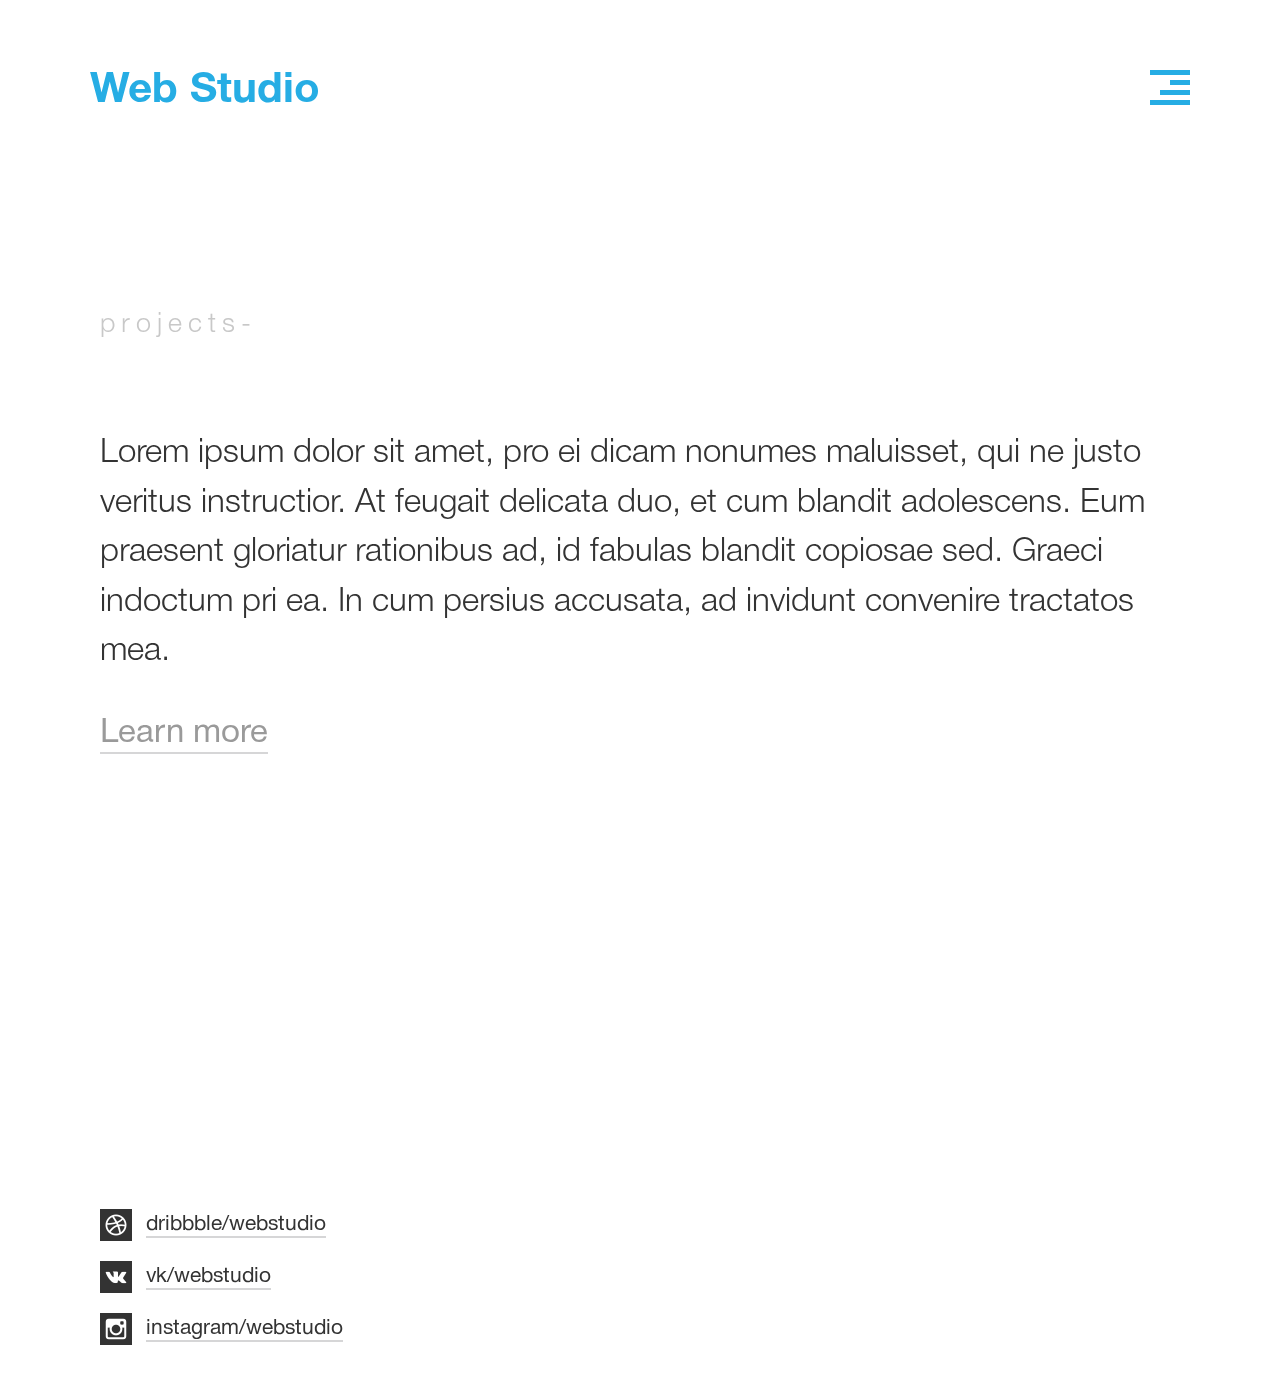
==== commit 43e01c79: "improvements to menu" ====
--- a/index.html
+++ b/index.html
@@ -4,12 +4,8 @@
     <meta charset="UTF-8">
     <title>Web Studio - Portfolio</title>
     <link rel="stylesheet" href="assets/css/style.css">
-    <script src="assets/js/jquery-2.1.4.min.js"></script>
-    <script src="assets/js/menu.js"></script>
-    <script src="assets/js/footer.js"></script>
 </head>
 <body>
-
 <!-- ============================================================ -->
                         <!-- MENU -->
 <!-- ============================================================ -->
@@ -21,26 +17,27 @@
         </div>
         <ul class="menu__list" role="menu">
             <li class="menu__item">
-                <a class="menu__link"  href="#">
-                    <div class="menu__dot"></div>
+                <a class="menu__link"  href="index.html">
+                    <div class="menu__dot menu__dot--portfolio
+                        menu__dot--current"></div>
                     Portfolio 
                 </a>
             </li>
             <li class="menu__item">
-                <a class="menu__link"  href="#">
-                    <div class="menu__dot"></div>
+                <a class="menu__link"  href="studio.html">
+                    <div class="menu__dot menu__dot--studio"></div>
                     Studio
                 </a>
             </li>
             <li class="menu__item">
-                <a class="menu__link"  href="#">
-                    <div class="menu__dot"></div>
+                <a class="menu__link"  href="price.html">
+                    <div class="menu__dot menu__dot--price"></div>
                     Prices
                 </a>
             </li>
             <li class="menu__item">
-                <a class="menu__link"  href="#">
-                    <div class="menu__dot"></div>
+                <a class="menu__link"  href="contact.html">
+                    <div class="menu__dot menu__dot--contacts"></div>
                     Contact
                 </a>
             </li>
@@ -64,21 +61,21 @@
 <!-- ============================================================ -->
                         <!-- HEADER -->
 <!-- ============================================================ -->
-    <div class="header">
-        <div class="l-container">
-            <div class="l-left">
-                <div class="header__logo header__logo--portfolio">Web Studio</div>
-            </div>
-            <div class="l-right">
-                <div class="header__menu-btn js-menu-toggle">
-                    <div class="header__line header__line--portfolio"></div>
-                    <div class="header__line header__line--portfolio"></div>
-                    <div class="header__line header__line--portfolio"></div>
-                    <div class="header__line header__line--portfolio"></div>
-                </div>
+<div class="header">
+    <div class="l-container">
+        <div class="l-left">
+            <div class="header__logo header__logo--portfolio">Web Studio</div>
+        </div>
+        <div class="l-right">
+            <div class="header__menu-btn js-menu-toggle">
+                <div class="header__line header__line01 header__line--portfolio"></div>
+                <div class="header__line header__line02 header__line--portfolio"></div>
+                <div class="header__line header__line03 header__line--portfolio"></div>
+                <div class="header__line header__line04 header__line--portfolio"></div>
             </div>
         </div>
     </div>
+</div>
 <!-- ============================================================ -->
                         <!-- END HEADER -->
 <!-- ============================================================ -->
@@ -155,5 +152,9 @@
                         <!-- END FOOTER -->
 <!-- ============================================================ -->
 
+<script src="assets/js/jquery-2.1.4.min.js"></script>
+<script src="assets/js/menu.js"></script>
+<script src="assets/js/header.js"></script>
+<script src="assets/js/footer.js"></script>
 </body>
 </html>
--- a/assets/css/style.css
+++ b/assets/css/style.css
@@ -104,49 +104,99 @@
   padding-top: 70px;
   padding-bottom: 200px;
   overflow: hidden;
-}
-/* line 5, ../sass/blocks/_header.scss */
+  position: fixed;
+  top: 0;
+  left: 50%;
+  transform: translateX(-50%);
+}
+/* line 9, ../sass/blocks/_header.scss */
 .header__logo {
   font-family: HelveticaNeueCyr-Bold, sans-serif;
   font-size: 42px;
 }
-/* line 8, ../sass/blocks/_header.scss */
+/* line 12, ../sass/blocks/_header.scss */
 .header__logo--portfolio {
   color: #26ade4;
 }
-/* line 9, ../sass/blocks/_header.scss */
+/* line 13, ../sass/blocks/_header.scss */
 .header__logo--studio {
   color: #4ecdc4;
 }
-/* line 10, ../sass/blocks/_header.scss */
+/* line 14, ../sass/blocks/_header.scss */
 .header__logo--price {
   color: #c32361;
 }
-/* line 11, ../sass/blocks/_header.scss */
+/* line 15, ../sass/blocks/_header.scss */
 .header__logo--contacts {
   color: #d1e751;
 }
-/* line 14, ../sass/blocks/_header.scss */
+/* line 18, ../sass/blocks/_header.scss */
+.header__menu-btn {
+  display: block;
+  position: relative;
+  width: 40px;
+  height: 40px;
+  cursor: pointer;
+}
+/* line 26, ../sass/blocks/_header.scss */
 .header__line {
+  position: absolute;
+  right: 0;
   height: 5px;
   width: 40px;
-  margin-bottom: 5px;
-}
-/* line 18, ../sass/blocks/_header.scss */
+  transition: all 0.4s cubic-bezier(0.19, 1, 0.22, 1) 0s;
+}
+/* line 32, ../sass/blocks/_header.scss */
 .header__line--portfolio {
   background: #26ade4;
 }
-/* line 19, ../sass/blocks/_header.scss */
+/* line 33, ../sass/blocks/_header.scss */
 .header__line--studio {
   background: #4ecdc4;
 }
-/* line 20, ../sass/blocks/_header.scss */
+/* line 34, ../sass/blocks/_header.scss */
 .header__line--price {
   background: #c32361;
 }
-/* line 21, ../sass/blocks/_header.scss */
+/* line 35, ../sass/blocks/_header.scss */
 .header__line--contacts {
   background: #d1e751;
+}
+/* line 37, ../sass/blocks/_header.scss */
+.header__line01 {
+  width: 40px;
+  top: 0;
+}
+/* line 40, ../sass/blocks/_header.scss */
+.header__line01--mouseover {
+  width: 20px;
+}
+/* line 44, ../sass/blocks/_header.scss */
+.header__line02 {
+  width: 20px;
+  top: 10px;
+}
+/* line 47, ../sass/blocks/_header.scss */
+.header__line02--mouseover {
+  width: 30px;
+}
+/* line 51, ../sass/blocks/_header.scss */
+.header__line03 {
+  width: 30px;
+  top: 20px;
+}
+/* line 54, ../sass/blocks/_header.scss */
+.header__line03--mouseover {
+  width: 40px;
+}
+/* line 58, ../sass/blocks/_header.scss */
+.header__line04 {
+  width: 40px;
+  top: 30px;
+}
+/* line 61, ../sass/blocks/_header.scss */
+.header__line04--mouseover {
+  width: 20px;
 }
 
 /* line 2, ../sass/blocks/_menu.scss */
@@ -154,6 +204,7 @@
   opacity: 0;
   display: block;
   height: 100%;
+  width: 100%;
   margin: 0 auto;
   position: fixed;
   top: 0;
@@ -165,13 +216,13 @@
   overflow: hidden;
   transition: all 0.8s cubic-bezier(0.19, 1, 0.22, 1) 0s;
 }
-/* line 18, ../sass/blocks/_menu.scss */
+/* line 19, ../sass/blocks/_menu.scss */
 .menu--open {
   display: block;
   opacity: 1;
   z-index: 1000;
 }
-/* line 25, ../sass/blocks/_menu.scss */
+/* line 26, ../sass/blocks/_menu.scss */
 .menu__close-btn {
   cursor: pointer;
   width: 40px;
@@ -181,7 +232,7 @@
   clear: both;
   vertical-align: middle;
 }
-/* line 34, ../sass/blocks/_menu.scss */
+/* line 35, ../sass/blocks/_menu.scss */
 .menu__line {
   width: 40px;
   height: 5px;
@@ -191,34 +242,30 @@
   margin-left: -20px;
   background: #D6D6D7 none repeat scroll 0% 0%;
 }
-/* line 42, ../sass/blocks/_menu.scss */
+/* line 43, ../sass/blocks/_menu.scss */
 .menu__line--left {
   transform: rotate(45deg);
 }
-/* line 45, ../sass/blocks/_menu.scss */
+/* line 46, ../sass/blocks/_menu.scss */
 .menu__line--right {
   transform: rotate(-45deg);
 }
-/* line 49, ../sass/blocks/_menu.scss */
+/* line 50, ../sass/blocks/_menu.scss */
 .menu__list {
   padding-top: 50px;
   text-align: right;
   float: right;
   clear: right;
 }
-/* line 55, ../sass/blocks/_menu.scss */
+/* line 56, ../sass/blocks/_menu.scss */
 .menu__item {
-  /* font-size: 3.8rem; */
-  /* line-height: 3.8rem; */
-  /* opacity: 0; */
-  /* transform: translate(160px, 0px); */
   margin-bottom: 30px;
 }
-/* line 61, ../sass/blocks/_menu.scss */
+/* line 58, ../sass/blocks/_menu.scss */
 .menu__item--email {
   padding-top: 30px;
 }
-/* line 65, ../sass/blocks/_menu.scss */
+/* line 62, ../sass/blocks/_menu.scss */
 .menu__link {
   text-decoration: none;
   font-size: 38px;
@@ -227,7 +274,7 @@
   color: #333333;
   position: relative;
 }
-/* line 72, ../sass/blocks/_menu.scss */
+/* line 69, ../sass/blocks/_menu.scss */
 .menu__link--contact {
   margin-bottom: 35px;
   padding-bottom: 2px;
@@ -236,11 +283,11 @@
   border-bottom: 2px solid #D6D6D7;
   transition: all 0.4s cubic-bezier(0.19, 1, 0.22, 1) 0s;
 }
-/* line 79, ../sass/blocks/_menu.scss */
+/* line 76, ../sass/blocks/_menu.scss */
 .menu__link--contact:hover {
   border-color: #4DBCE9;
 }
-/* line 84, ../sass/blocks/_menu.scss */
+/* line 81, ../sass/blocks/_menu.scss */
 .menu__dot {
   border-radius: 100%;
   background-clip: padding-box;
@@ -249,7 +296,28 @@
   position: absolute;
   left: -20px;
   top: 20px;
-  background-color: red;
+  opacity: 0;
+  transition: all 0.4s cubic-bezier(0.19, 1, 0.22, 1) 0s;
+}
+/* line 91, ../sass/blocks/_menu.scss */
+.menu__dot--current, .menu__dot--mouseover {
+  opacity: 1;
+}
+/* line 94, ../sass/blocks/_menu.scss */
+.menu__dot--portfolio {
+  background-color: #26ade4;
+}
+/* line 95, ../sass/blocks/_menu.scss */
+.menu__dot--studio {
+  background-color: #4ecdc4;
+}
+/* line 96, ../sass/blocks/_menu.scss */
+.menu__dot--price {
+  background-color: #c32361;
+}
+/* line 97, ../sass/blocks/_menu.scss */
+.menu__dot--contacts {
+  background-color: #d1e751;
 }
 
 /* line 1, ../sass/blocks/_footer.scss */
@@ -490,6 +558,7 @@
 body {
   font-family: HelveticaNeueCyr-Roman, sans-serif;
   color: #333333;
+  padding-top: 312px;
 }
 
 /*# sourceMappingURL=style.css.map */
